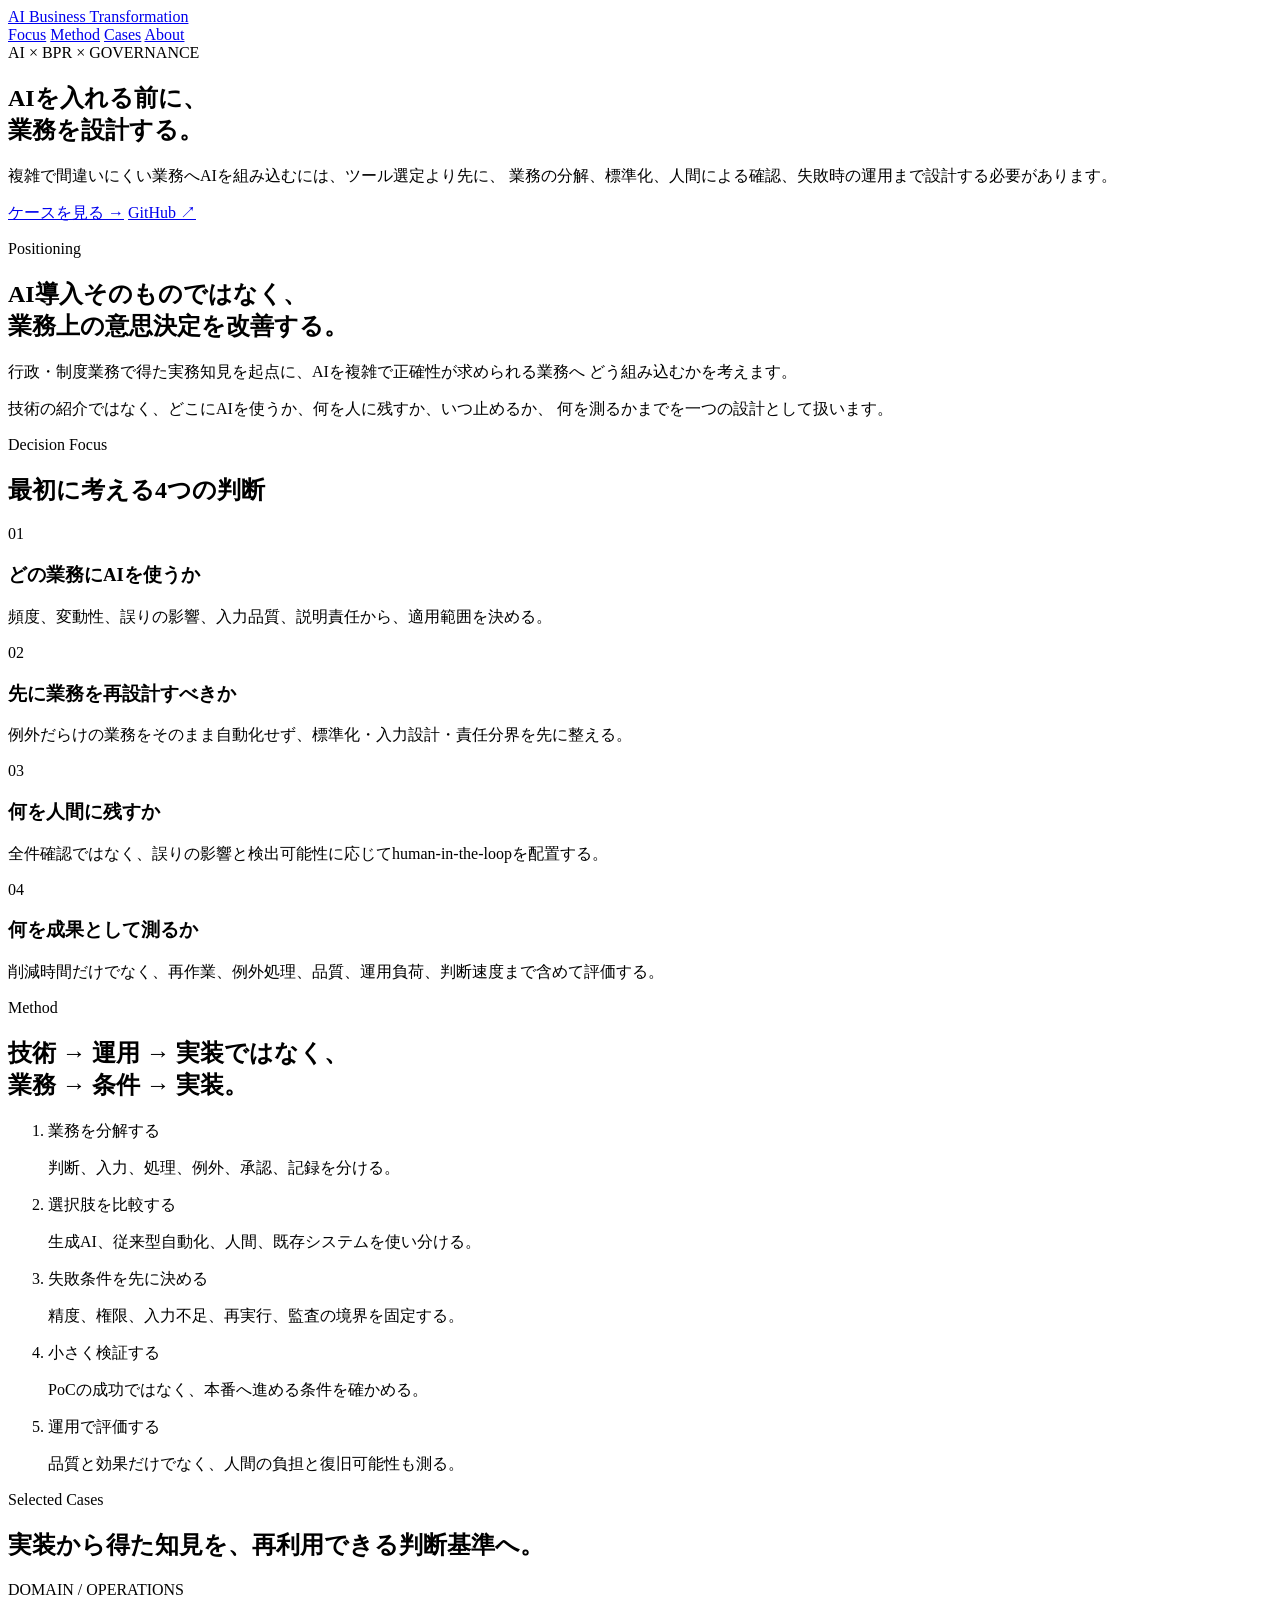
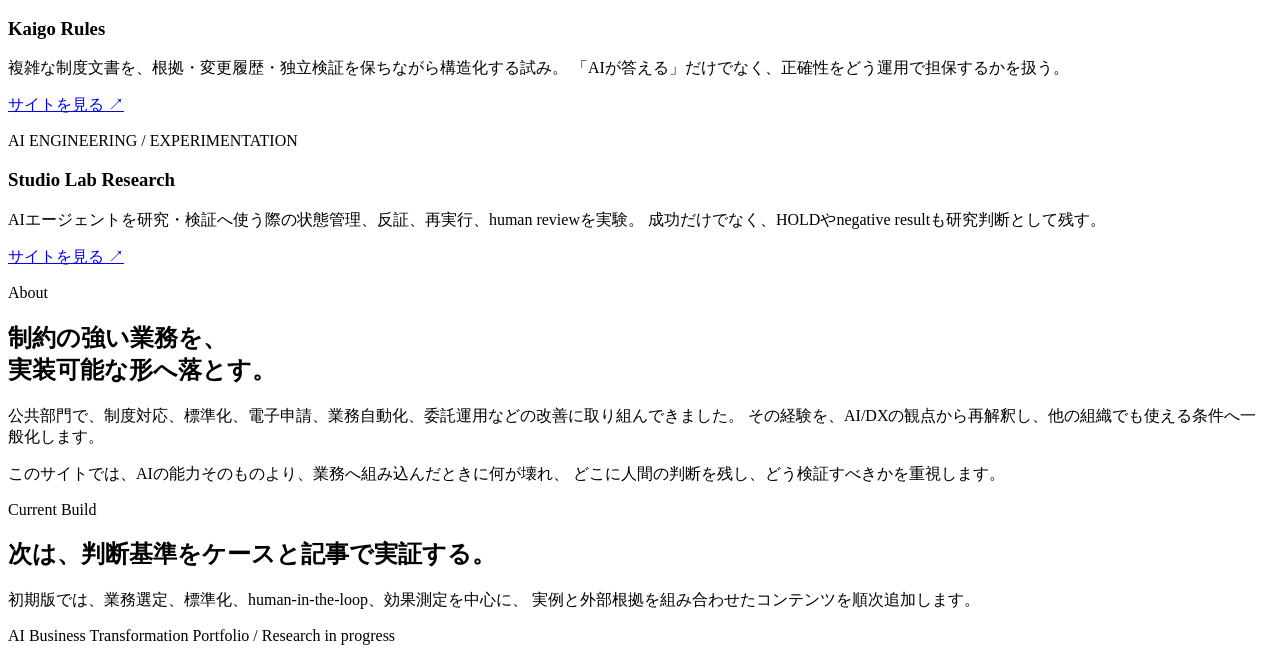
==== index.html @ 983b2ee4 "feat: add initial portfolio homepage" ====
<!doctype html>
<html lang="ja">
<head>
  <meta charset="utf-8">
  <meta name="viewport" content="width=device-width, initial-scale=1">
  <meta name="description" content="複雑な業務にAIをどう組み込み、運用できる形まで設計するかを扱うポートフォリオサイト。">
  <title>AI Business Transformation</title>
  <link rel="stylesheet" href="styles.css">
</head>
<body>
  <header class="site-header">
    <a class="brand" href="#top">AI Business Transformation</a>
    <nav aria-label="主要ナビゲーション">
      <a href="#focus">Focus</a>
      <a href="#method">Method</a>
      <a href="#cases">Cases</a>
      <a href="#about">About</a>
    </nav>
  </header>

  <main id="top">
    <section class="hero">
      <div class="eyebrow">AI × BPR × GOVERNANCE</div>
      <h1>AIを入れる前に、<br>業務を設計する。</h1>
      <p class="lead">
        複雑で間違いにくい業務へAIを組み込むには、ツール選定より先に、
        業務の分解、標準化、人間による確認、失敗時の運用まで設計する必要があります。
      </p>
      <div class="hero-actions">
        <a class="text-link" href="#cases">ケースを見る <span aria-hidden="true">→</span></a>
        <a class="text-link muted" href="https://github.com/Josh-Temple/ai-business-transformation">GitHub <span aria-hidden="true">↗</span></a>
      </div>
      <div class="signal-strip" aria-hidden="true">
        <span class="signal signal-red"></span>
        <span class="signal signal-blue"></span>
        <span class="signal signal-yellow"></span>
      </div>
    </section>

    <section class="intro ruled-section">
      <p class="section-kicker">Positioning</p>
      <div class="split">
        <h2>AI導入そのものではなく、<br>業務上の意思決定を改善する。</h2>
        <div class="body-copy">
          <p>
            行政・制度業務で得た実務知見を起点に、AIを複雑で正確性が求められる業務へ
            どう組み込むかを考えます。
          </p>
          <p>
            技術の紹介ではなく、どこにAIを使うか、何を人に残すか、いつ止めるか、
            何を測るかまでを一つの設計として扱います。
          </p>
        </div>
      </div>
    </section>

    <section id="focus" class="ruled-section">
      <p class="section-kicker">Decision Focus</p>
      <h2>最初に考える4つの判断</h2>

      <div class="decision-list">
        <article class="decision-row">
          <div class="decision-no">01</div>
          <h3>どの業務にAIを使うか</h3>
          <p>頻度、変動性、誤りの影響、入力品質、説明責任から、適用範囲を決める。</p>
        </article>
        <article class="decision-row">
          <div class="decision-no">02</div>
          <h3>先に業務を再設計すべきか</h3>
          <p>例外だらけの業務をそのまま自動化せず、標準化・入力設計・責任分界を先に整える。</p>
        </article>
        <article class="decision-row">
          <div class="decision-no">03</div>
          <h3>何を人間に残すか</h3>
          <p>全件確認ではなく、誤りの影響と検出可能性に応じてhuman-in-the-loopを配置する。</p>
        </article>
        <article class="decision-row">
          <div class="decision-no">04</div>
          <h3>何を成果として測るか</h3>
          <p>削減時間だけでなく、再作業、例外処理、品質、運用負荷、判断速度まで含めて評価する。</p>
        </article>
      </div>
    </section>

    <section id="method" class="ruled-section">
      <p class="section-kicker">Method</p>
      <div class="split">
        <h2>技術 → 運用 → 実装ではなく、<br>業務 → 条件 → 実装。</h2>
        <ol class="method-list">
          <li><span>業務を分解する</span><p>判断、入力、処理、例外、承認、記録を分ける。</p></li>
          <li><span>選択肢を比較する</span><p>生成AI、従来型自動化、人間、既存システムを使い分ける。</p></li>
          <li><span>失敗条件を先に決める</span><p>精度、権限、入力不足、再実行、監査の境界を固定する。</p></li>
          <li><span>小さく検証する</span><p>PoCの成功ではなく、本番へ進める条件を確かめる。</p></li>
          <li><span>運用で評価する</span><p>品質と効果だけでなく、人間の負担と復旧可能性も測る。</p></li>
        </ol>
      </div>
    </section>

    <section id="cases" class="ruled-section">
      <p class="section-kicker">Selected Cases</p>
      <h2>実装から得た知見を、再利用できる判断基準へ。</h2>

      <div class="case-list">
        <article class="case-row">
          <div>
            <p class="case-type">DOMAIN / OPERATIONS</p>
            <h3>Kaigo Rules</h3>
          </div>
          <p>
            複雑な制度文書を、根拠・変更履歴・独立検証を保ちながら構造化する試み。
            「AIが答える」だけでなく、正確性をどう運用で担保するかを扱う。
          </p>
          <a class="text-link" href="https://kaigo-rules.vercel.app/">サイトを見る <span aria-hidden="true">↗</span></a>
        </article>

        <article class="case-row">
          <div>
            <p class="case-type">AI ENGINEERING / EXPERIMENTATION</p>
            <h3>Studio Lab Research</h3>
          </div>
          <p>
            AIエージェントを研究・検証へ使う際の状態管理、反証、再実行、human reviewを実験。
            成功だけでなく、HOLDやnegative resultも研究判断として残す。
          </p>
          <a class="text-link" href="https://josh-temple.github.io/studio-lab-research/">サイトを見る <span aria-hidden="true">↗</span></a>
        </article>
      </div>
    </section>

    <section id="about" class="ruled-section about">
      <p class="section-kicker">About</p>
      <div class="split">
        <h2>制約の強い業務を、<br>実装可能な形へ落とす。</h2>
        <div class="body-copy">
          <p>
            公共部門で、制度対応、標準化、電子申請、業務自動化、委託運用などの改善に取り組んできました。
            その経験を、AI/DXの観点から再解釈し、他の組織でも使える条件へ一般化します。
          </p>
          <p>
            このサイトでは、AIの能力そのものより、業務へ組み込んだときに何が壊れ、
            どこに人間の判断を残し、どう検証すべきかを重視します。
          </p>
        </div>
      </div>
    </section>

    <section class="closing">
      <p class="section-kicker">Current Build</p>
      <h2>次は、判断基準をケースと記事で実証する。</h2>
      <p>
        初期版では、業務選定、標準化、human-in-the-loop、効果測定を中心に、
        実例と外部根拠を組み合わせたコンテンツを順次追加します。
      </p>
    </section>
  </main>

  <footer>
    <span>AI Business Transformation</span>
    <span>Portfolio / Research in progress</span>
  </footer>
</body>
</html>
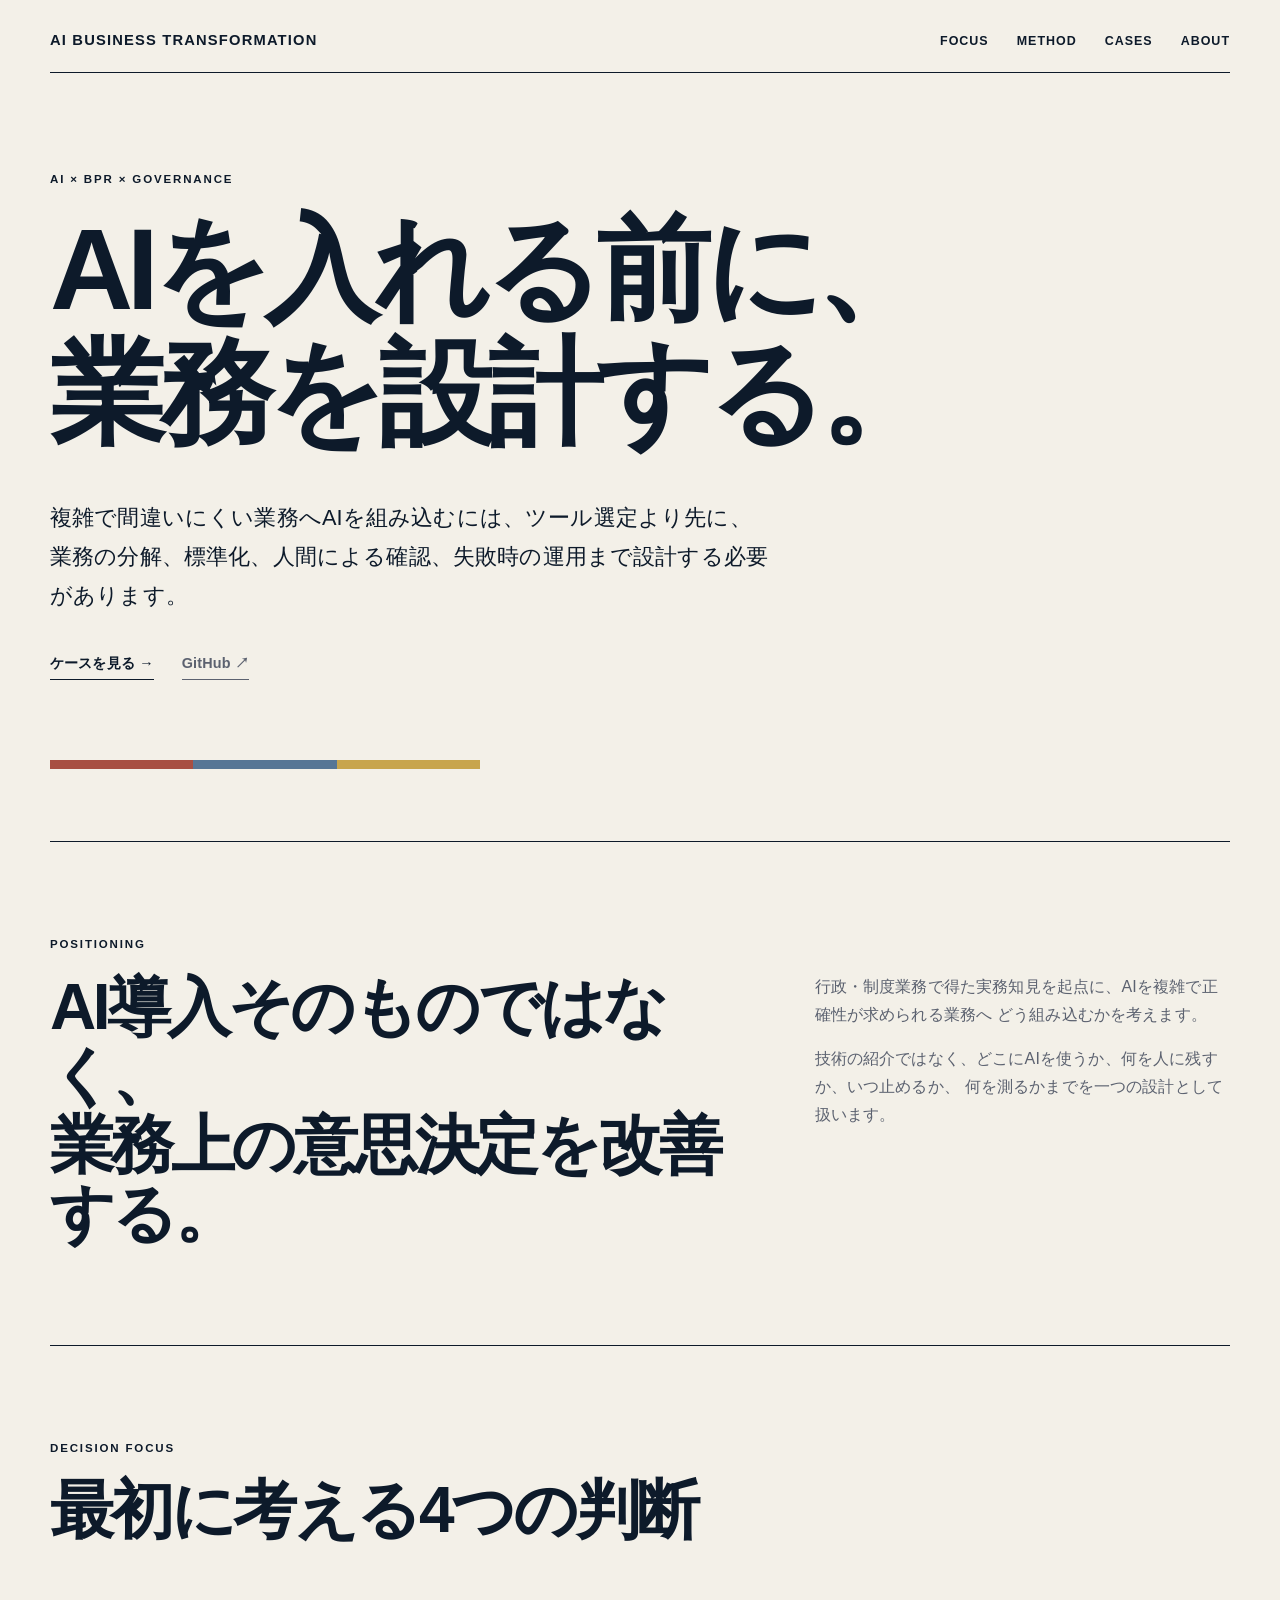
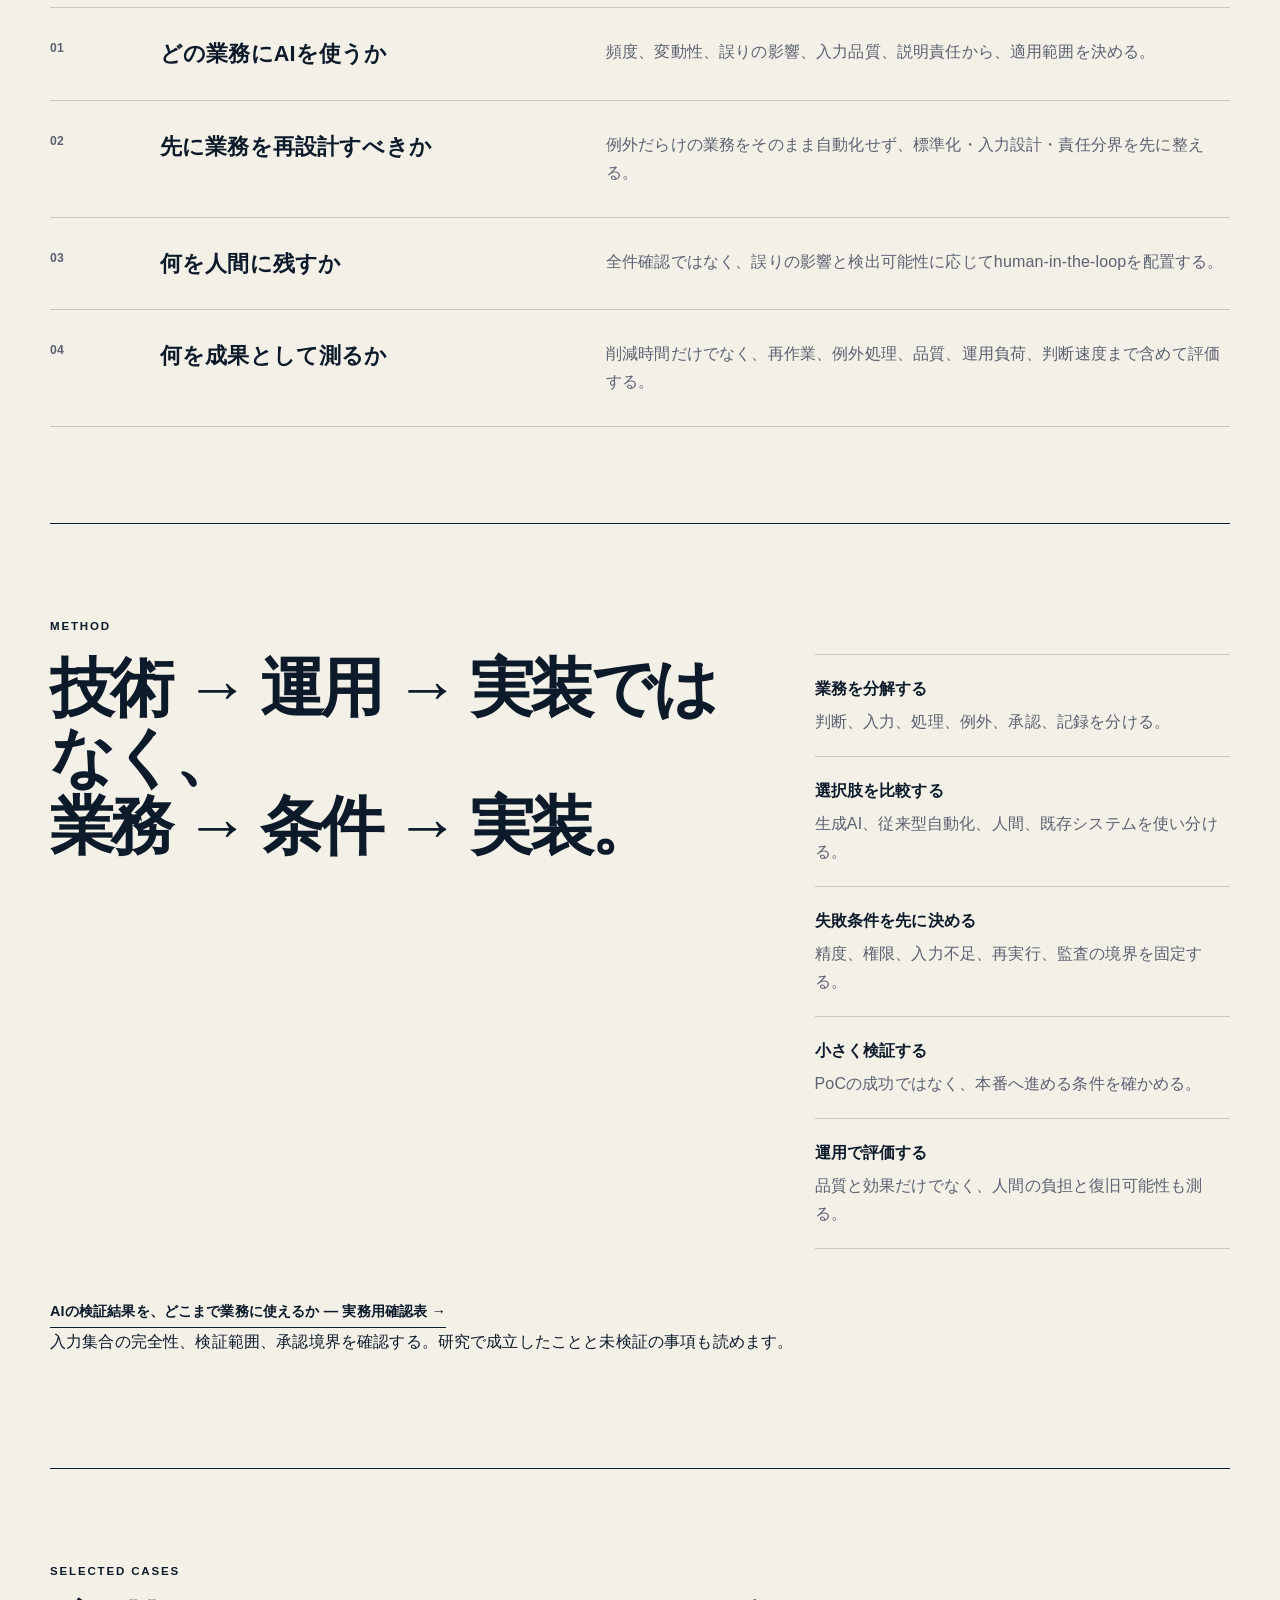
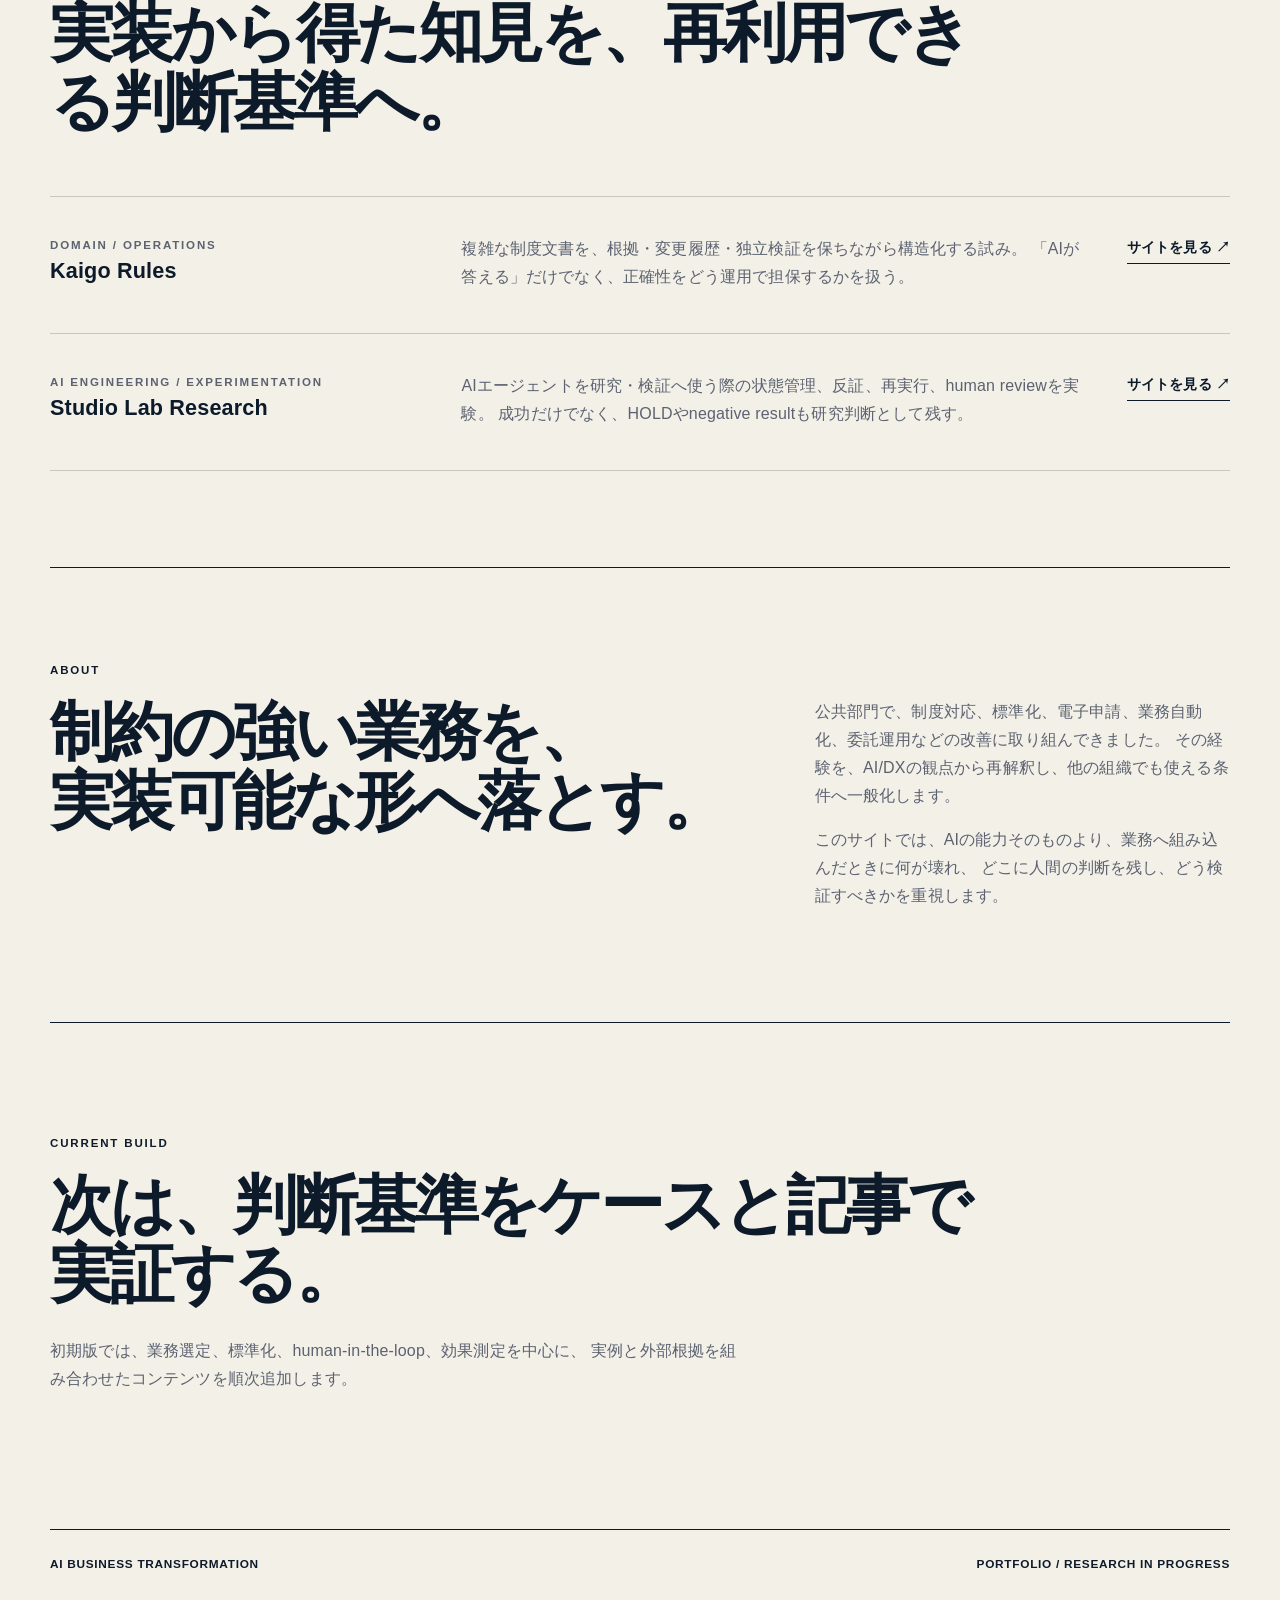
==== commit 2493ab0e: "Add bounded research evidence review checklist" ====
--- a/index.html
+++ b/index.html
@@ -94,6 +94,7 @@
           <li><span>運用で評価する</span><p>品質と効果だけでなく、人間の負担と復旧可能性も測る。</p></li>
         </ol>
       </div>
+      <p class="method-resource"><a class="text-link" href="methods/evidence-to-operation.html">AIの検証結果を、どこまで業務に使えるか — 実務用確認表 <span aria-hidden="true">→</span></a><br>入力集合の完全性、検証範囲、承認境界を確認する。研究で成立したことと未検証の事項も読めます。</p>
     </section>
 
     <section id="cases" class="ruled-section">
--- a/styles.css
+++ b/styles.css
@@ -0,0 +1,251 @@
+:root {
+  --paper: #f3f0e8;
+  --ink: #0d1a2a;
+  --muted: #5c6270;
+  --line: #c9c6bd;
+  --red: #a84f42;
+  --blue: #577695;
+  --yellow: #c8a54d;
+  --max: 1180px;
+}
+* { box-sizing: border-box; }
+html { scroll-behavior: smooth; }
+body {
+  margin: 0;
+  background: var(--paper);
+  color: var(--ink);
+  font-family: Inter, "Noto Sans JP", "Hiragino Kaku Gothic ProN", "Yu Gothic", sans-serif;
+  line-height: 1.75;
+  letter-spacing: 0.01em;
+}
+a { color: inherit; }
+a:focus-visible, input:focus-visible { outline: 3px solid var(--blue); outline-offset: 5px; }
+.method-resource { margin-top: 48px; max-width: 760px; }
+.method-page { max-width: 900px; }
+.method-intro { padding: 80px 0; }
+.method-intro h1 { font-size: clamp(2.4rem, 6vw, 5rem); line-height: 1.2; letter-spacing: -0.04em; }
+.method-page section h2 { font-size: clamp(1.8rem, 4vw, 3rem); line-height: 1.3; }
+.method-page p, .method-page li { overflow-wrap: anywhere; }
+.evidence-note { border-left: 3px solid var(--blue); padding-left: 20px; margin: 32px 0; }
+.review-list { border-top: 1px solid var(--line); margin-top: 32px; }
+.review-list label { display: block; padding: 24px 0; border-bottom: 1px solid var(--line); cursor: pointer; }
+.review-list input { width: 20px; height: 20px; accent-color: var(--blue); vertical-align: middle; }
+.review-list span { display: block; margin: 10px 0 0 30px; color: var(--muted); }
+.record-lines { margin-top: 32px; }
+.evidence-entry { border-bottom: 1px solid var(--line); padding: 24px 0; }
+@media print {
+  body { background: white; color: black; }
+  .site-header nav, footer, .method-resource { display: none; }
+  main, .method-page { width: 100%; max-width: none; }
+  .method-intro, .ruled-section { padding: 24px 0; }
+  .method-intro h1 { font-size: 26pt; }
+  .method-page section h2 { font-size: 20pt; }
+  .review-list label, .evidence-entry { break-inside: avoid; }
+  .record-lines p { white-space: normal; }
+}
+.site-header {
+  width: min(calc(100% - 40px), var(--max));
+  margin: 0 auto;
+  padding: 28px 0 18px;
+  display: flex;
+  align-items: baseline;
+  justify-content: space-between;
+  border-bottom: 1px solid var(--ink);
+}
+.brand {
+  font-size: 0.92rem;
+  font-weight: 800;
+  letter-spacing: 0.08em;
+  text-decoration: none;
+  text-transform: uppercase;
+}
+nav { display: flex; gap: 28px; }
+nav a {
+  font-size: 0.78rem;
+  font-weight: 700;
+  letter-spacing: 0.08em;
+  text-decoration: none;
+  text-transform: uppercase;
+}
+main, footer {
+  width: min(calc(100% - 40px), var(--max));
+  margin: 0 auto;
+}
+.hero {
+  min-height: 78vh;
+  display: flex;
+  flex-direction: column;
+  justify-content: center;
+  padding: 96px 0 72px;
+}
+.eyebrow, .section-kicker, .case-type {
+  margin: 0 0 18px;
+  font-size: 0.72rem;
+  font-weight: 800;
+  letter-spacing: 0.16em;
+  text-transform: uppercase;
+}
+.hero h1, section h2 {
+  margin: 0;
+  font-weight: 800;
+  letter-spacing: -0.055em;
+  line-height: 1.08;
+}
+.hero h1 {
+  max-width: 920px;
+  font-size: clamp(3.2rem, 9vw, 8.8rem);
+}
+.lead {
+  max-width: 730px;
+  margin: 42px 0 0;
+  font-size: clamp(1.05rem, 1.7vw, 1.42rem);
+  line-height: 1.8;
+}
+.hero-actions {
+  display: flex;
+  flex-wrap: wrap;
+  gap: 28px;
+  margin-top: 36px;
+}
+.text-link {
+  display: inline-block;
+  font-size: 0.9rem;
+  font-weight: 800;
+  text-decoration: none;
+  border-bottom: 1px solid var(--ink);
+  padding-bottom: 3px;
+}
+.text-link.muted {
+  color: var(--muted);
+  border-color: var(--muted);
+}
+.signal-strip {
+  display: flex;
+  width: min(430px, 100%);
+  height: 9px;
+  margin-top: 80px;
+}
+.signal { display: block; flex: 1; }
+.signal-red { background: var(--red); }
+.signal-blue { background: var(--blue); }
+.signal-yellow { background: var(--yellow); }
+.ruled-section {
+  padding: 92px 0 96px;
+  border-top: 1px solid var(--ink);
+}
+section h2 {
+  max-width: 930px;
+  font-size: clamp(2.1rem, 5vw, 5.2rem);
+}
+.split {
+  display: grid;
+  grid-template-columns: minmax(0, 1.25fr) minmax(280px, 0.75fr);
+  gap: 72px;
+  align-items: start;
+}
+.body-copy {
+  max-width: 540px;
+  color: var(--muted);
+  font-size: 1rem;
+}
+.body-copy p:first-child { margin-top: 0; }
+.decision-list {
+  margin-top: 62px;
+  border-top: 1px solid var(--line);
+}
+.decision-row {
+  display: grid;
+  grid-template-columns: 80px minmax(220px, 0.8fr) minmax(280px, 1.2fr);
+  gap: 30px;
+  padding: 30px 0;
+  border-bottom: 1px solid var(--line);
+}
+.decision-no {
+  font-size: 0.76rem;
+  font-weight: 800;
+  color: var(--muted);
+}
+.decision-row h3, .case-row h3 {
+  margin: 0;
+  font-size: 1.35rem;
+  line-height: 1.45;
+}
+.decision-row p, .case-row p {
+  margin: 0;
+  color: var(--muted);
+}
+.method-list {
+  margin: 0;
+  padding: 0;
+  list-style: none;
+  border-top: 1px solid var(--line);
+}
+.method-list li {
+  padding: 20px 0;
+  border-bottom: 1px solid var(--line);
+}
+.method-list span {
+  display: block;
+  margin-bottom: 5px;
+  font-weight: 800;
+}
+.method-list p {
+  margin: 0;
+  color: var(--muted);
+}
+.case-list {
+  margin-top: 58px;
+  border-top: 1px solid var(--line);
+}
+.case-row {
+  display: grid;
+  grid-template-columns: minmax(220px, 0.8fr) minmax(320px, 1.35fr) auto;
+  gap: 42px;
+  align-items: start;
+  padding: 38px 0 42px;
+  border-bottom: 1px solid var(--line);
+}
+.case-type {
+  margin-bottom: 10px;
+  color: var(--muted);
+}
+.closing {
+  padding: 110px 0 120px;
+  border-top: 1px solid var(--ink);
+}
+.closing p:last-child {
+  max-width: 690px;
+  margin-top: 28px;
+  color: var(--muted);
+}
+footer {
+  display: flex;
+  justify-content: space-between;
+  gap: 24px;
+  padding: 24px 0 40px;
+  border-top: 1px solid var(--ink);
+  font-size: 0.74rem;
+  font-weight: 700;
+  letter-spacing: 0.06em;
+  text-transform: uppercase;
+}
+@media (max-width: 820px) {
+  .site-header { align-items: flex-start; gap: 20px; }
+  nav { gap: 14px; flex-wrap: wrap; justify-content: flex-end; }
+  .hero { min-height: auto; padding: 84px 0 70px; }
+  .split, .decision-row, .case-row { grid-template-columns: 1fr; gap: 18px; }
+  .split { gap: 38px; }
+  .decision-no { margin-bottom: -8px; }
+  .case-row .text-link { justify-self: start; }
+}
+@media (max-width: 560px) {
+  .site-header, main, footer { width: min(calc(100% - 28px), var(--max)); }
+  .site-header { display: block; padding-top: 20px; }
+  nav { margin-top: 16px; justify-content: flex-start; }
+  nav a { font-size: 0.7rem; }
+  .hero h1 { font-size: clamp(3rem, 17vw, 5.8rem); }
+  .ruled-section { padding: 70px 0 74px; }
+  section h2 { font-size: clamp(2rem, 11vw, 3.8rem); }
+  footer { display: block; }
+  footer span { display: block; margin-bottom: 8px; }
+}
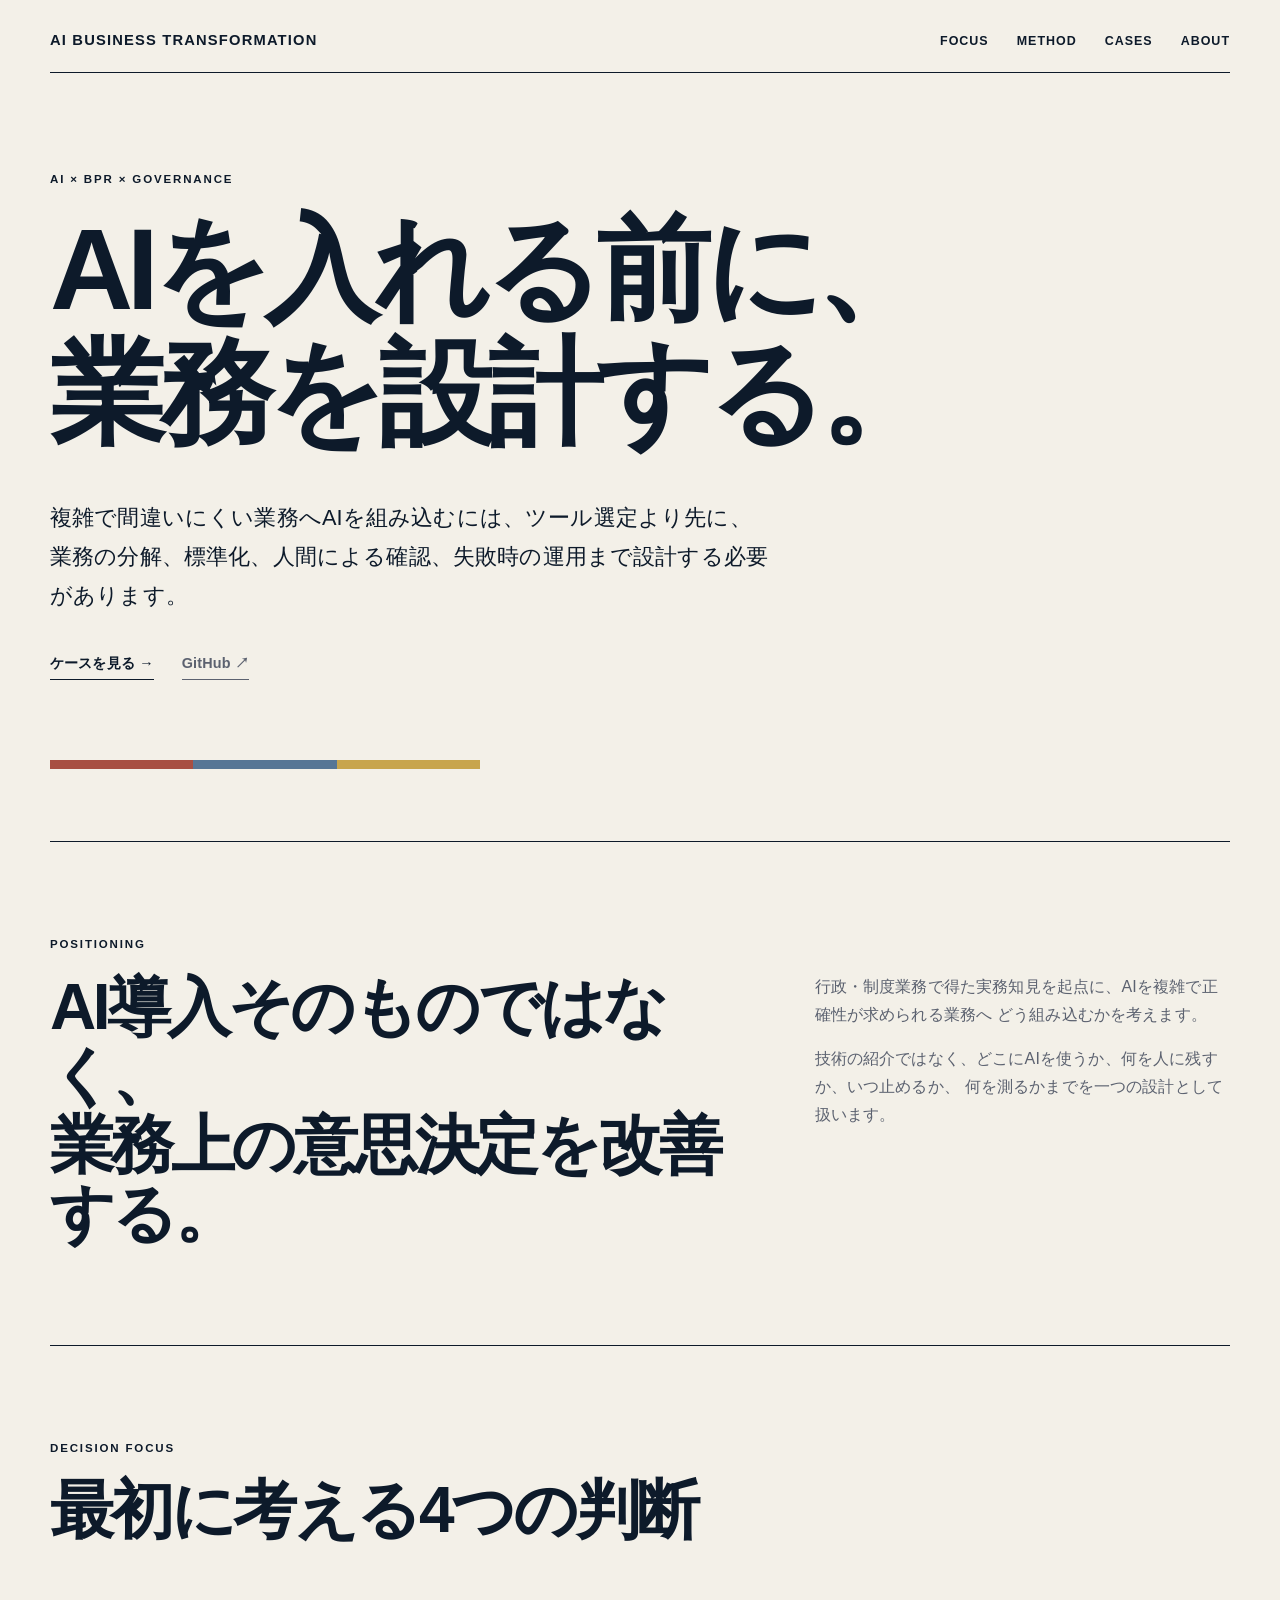
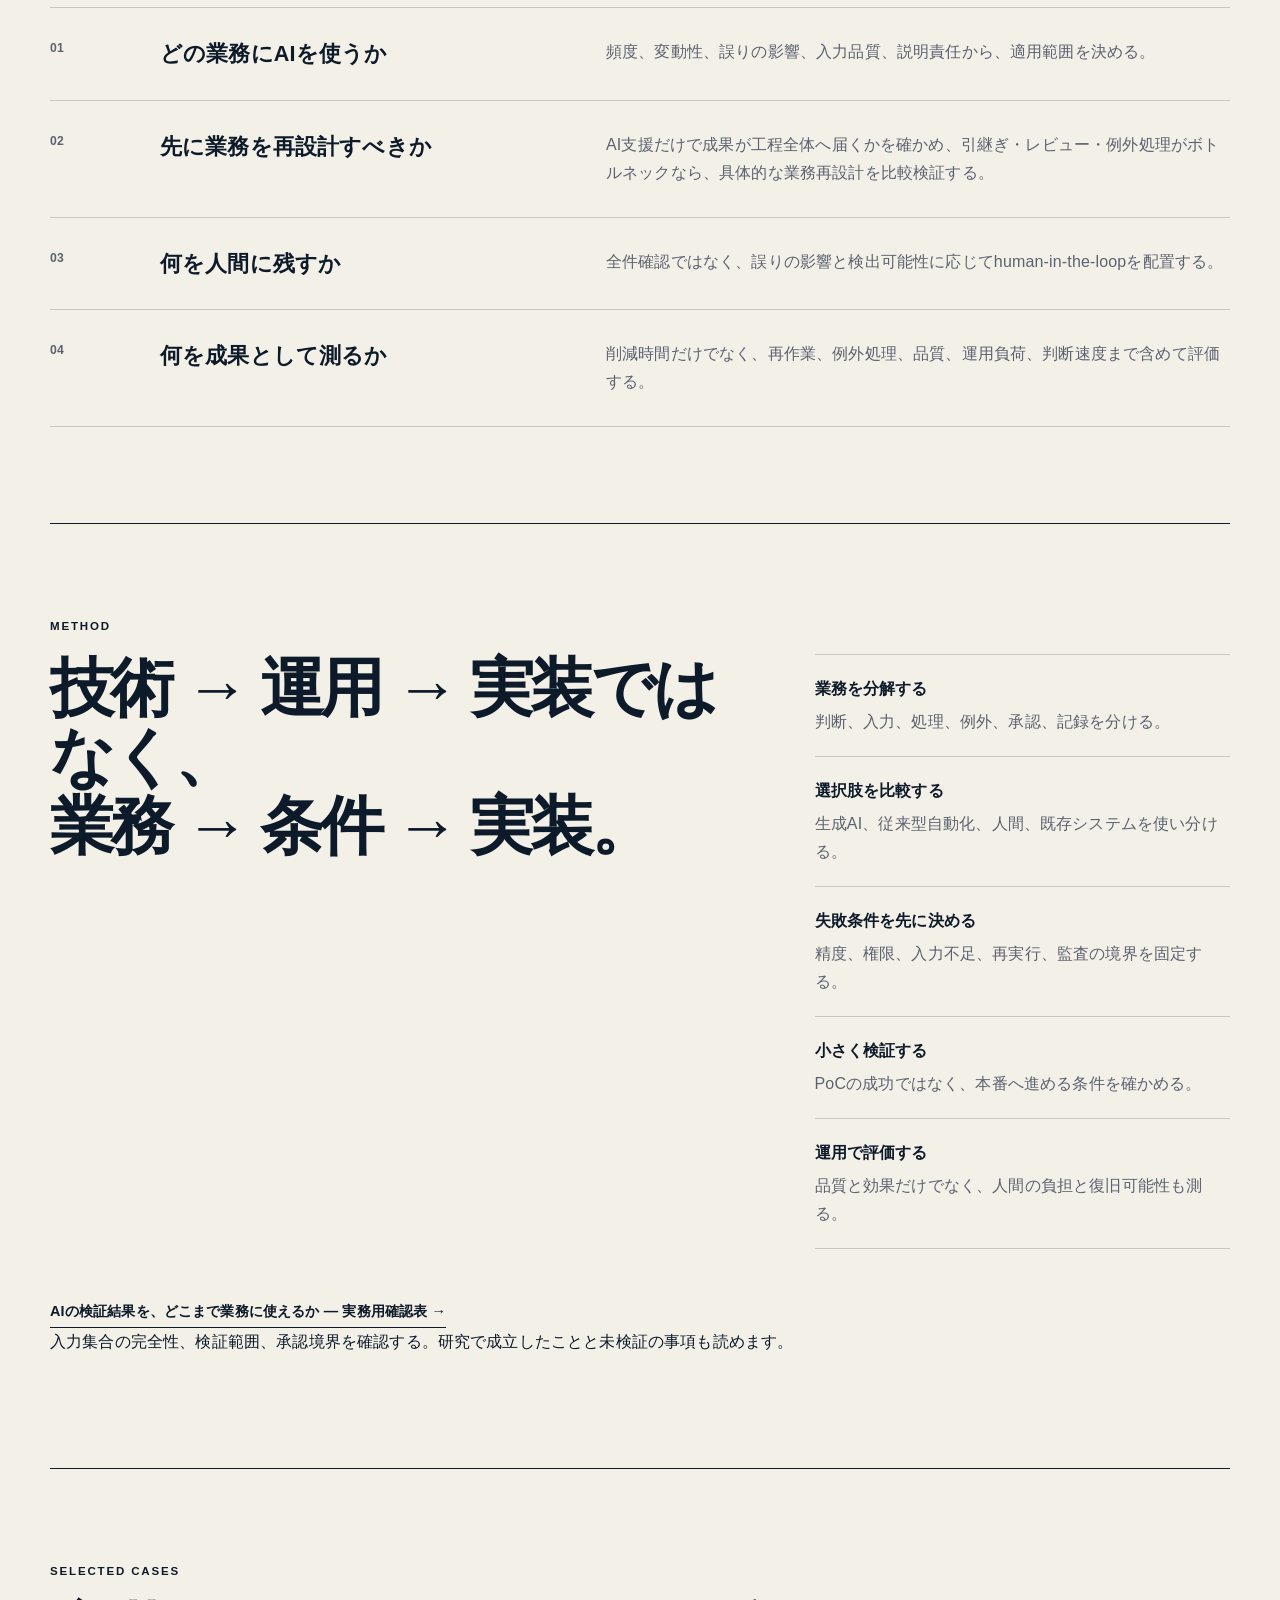
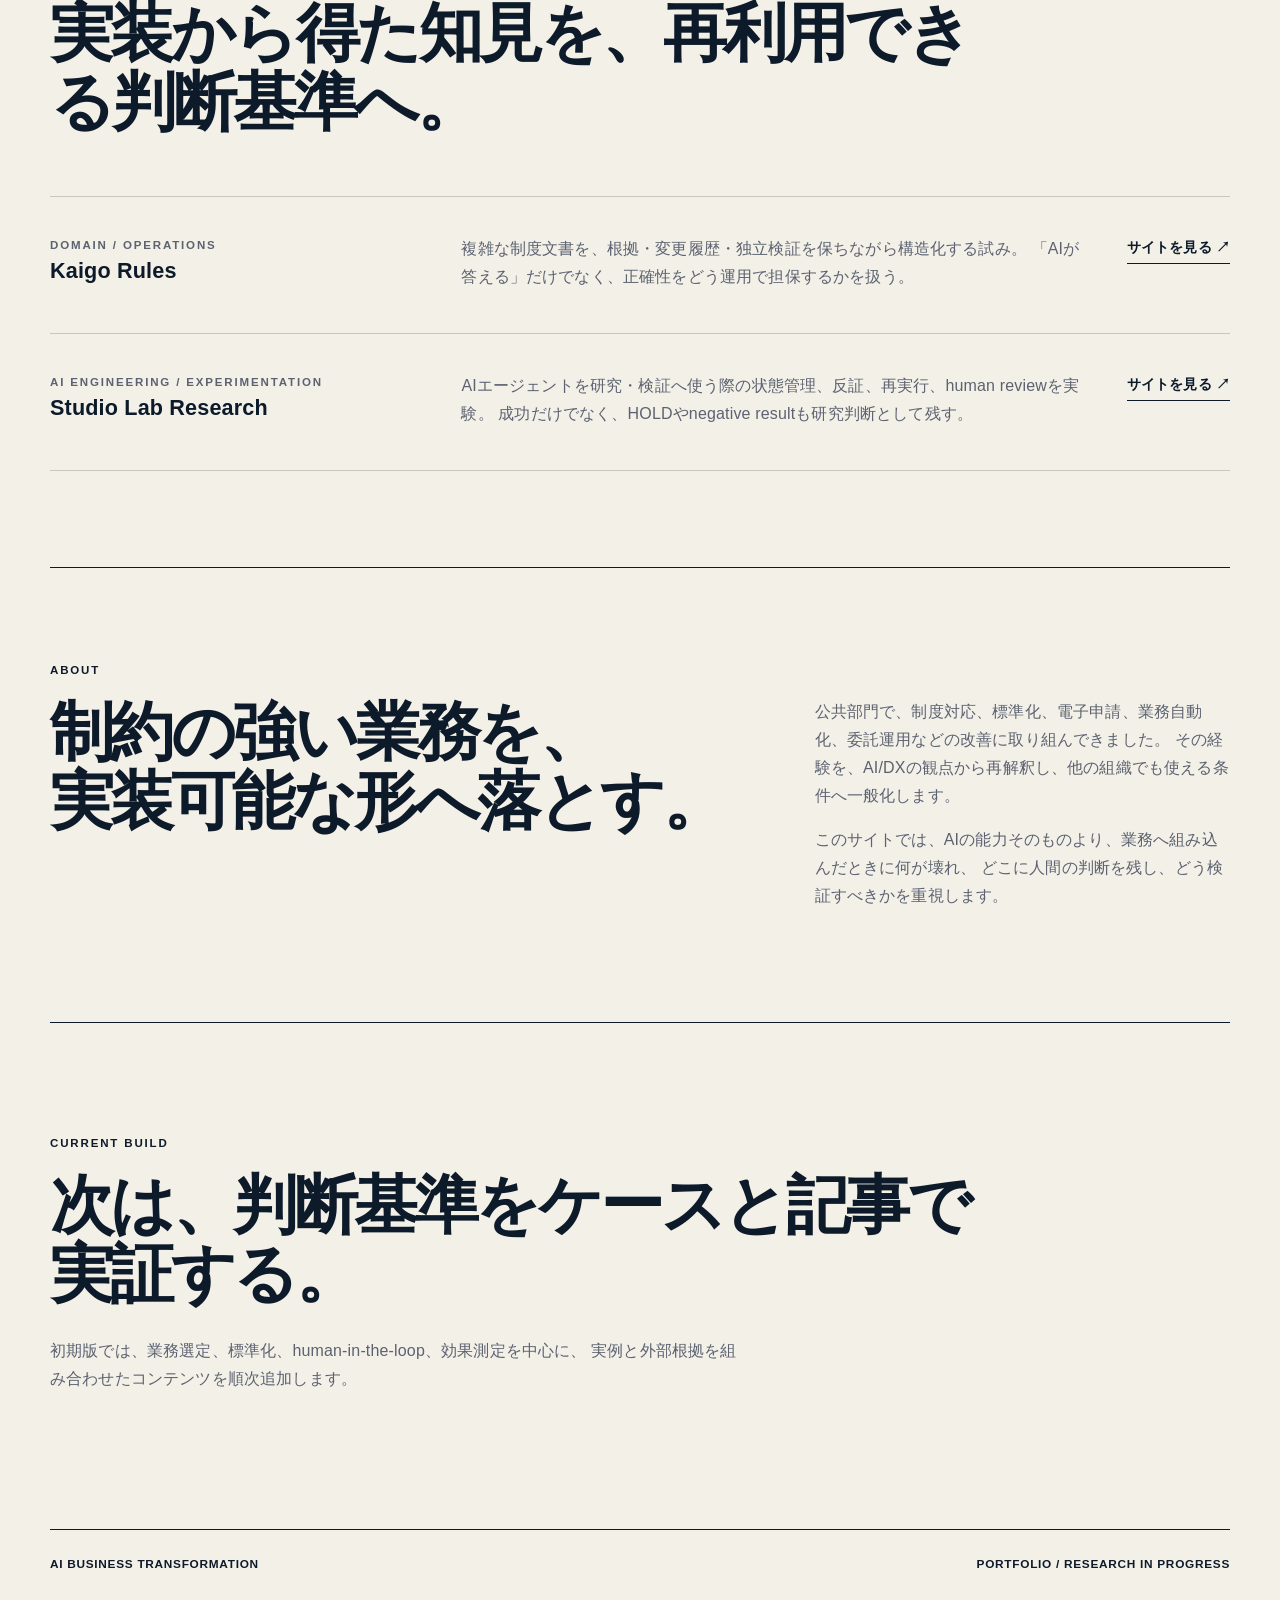
==== commit b918bc29: "Align workflow redesign copy with Q028 evidence" ====
--- a/index.html
+++ b/index.html
@@ -67,7 +67,7 @@
         <article class="decision-row">
           <div class="decision-no">02</div>
           <h3>先に業務を再設計すべきか</h3>
-          <p>例外だらけの業務をそのまま自動化せず、標準化・入力設計・責任分界を先に整える。</p>
+          <p>AI支援だけで成果が工程全体へ届くかを確かめ、引継ぎ・レビュー・例外処理がボトルネックなら、具体的な業務再設計を比較検証する。</p>
         </article>
         <article class="decision-row">
           <div class="decision-no">03</div>
--- a/styles.css
+++ b/styles.css
@@ -33,16 +33,7 @@
 .review-list span { display: block; margin: 10px 0 0 30px; color: var(--muted); }
 .record-lines { margin-top: 32px; }
 .evidence-entry { border-bottom: 1px solid var(--line); padding: 24px 0; }
-@media print {
-  body { background: white; color: black; }
-  .site-header nav, footer, .method-resource { display: none; }
-  main, .method-page { width: 100%; max-width: none; }
-  .method-intro, .ruled-section { padding: 24px 0; }
-  .method-intro h1 { font-size: 26pt; }
-  .method-page section h2 { font-size: 20pt; }
-  .review-list label, .evidence-entry { break-inside: avoid; }
-  .record-lines p { white-space: normal; }
-}
+
 .site-header {
   width: min(calc(100% - 40px), var(--max));
   margin: 0 auto;
@@ -249,3 +240,14 @@
   footer { display: block; }
   footer span { display: block; margin-bottom: 8px; }
 }
+
+@media print {
+  body { background: white; color: black; }
+  .site-header nav, footer, .method-resource { display: none; }
+  main, .method-page { width: 100%; max-width: none; }
+  .method-intro, .ruled-section { padding: 24px 0; }
+  .method-intro h1 { font-size: 26pt; }
+  .method-page section h2 { font-size: 20pt; }
+  .review-list label, .evidence-entry { break-inside: avoid; }
+  .record-lines p { white-space: normal; }
+}
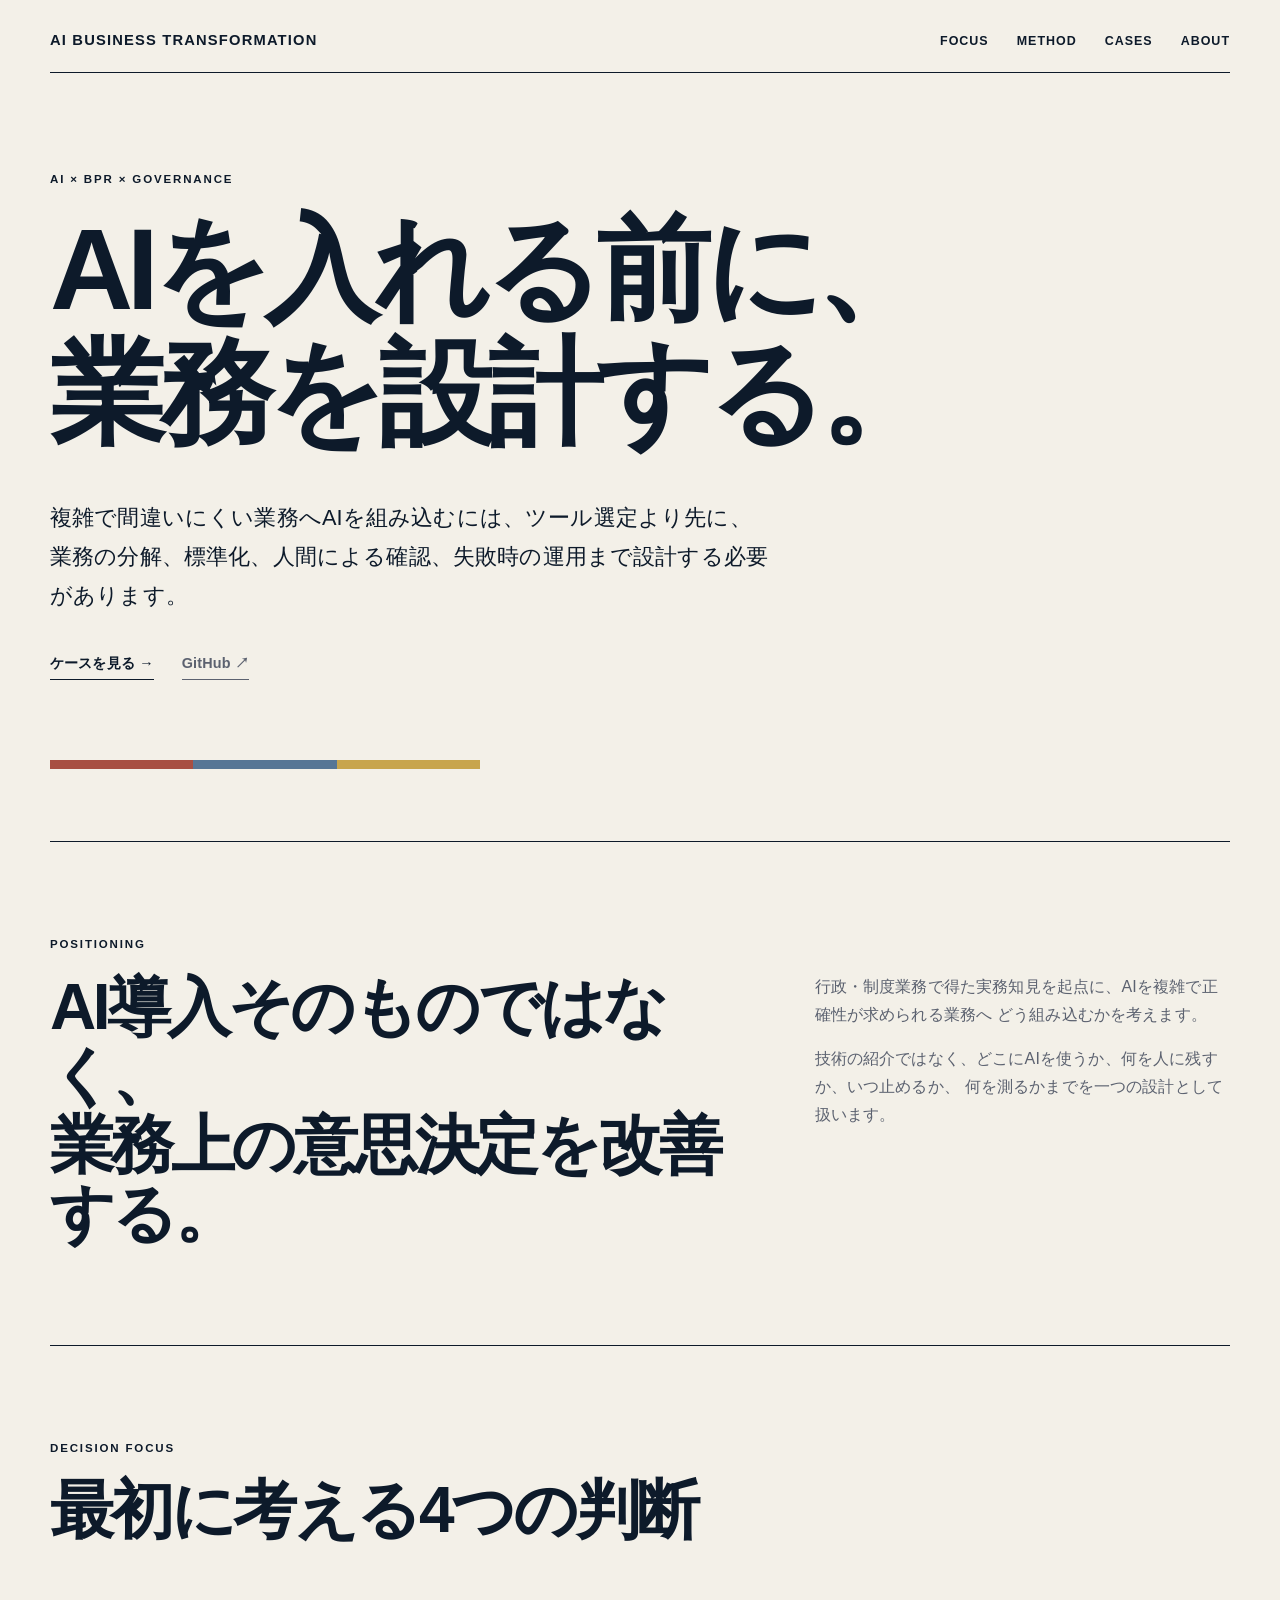
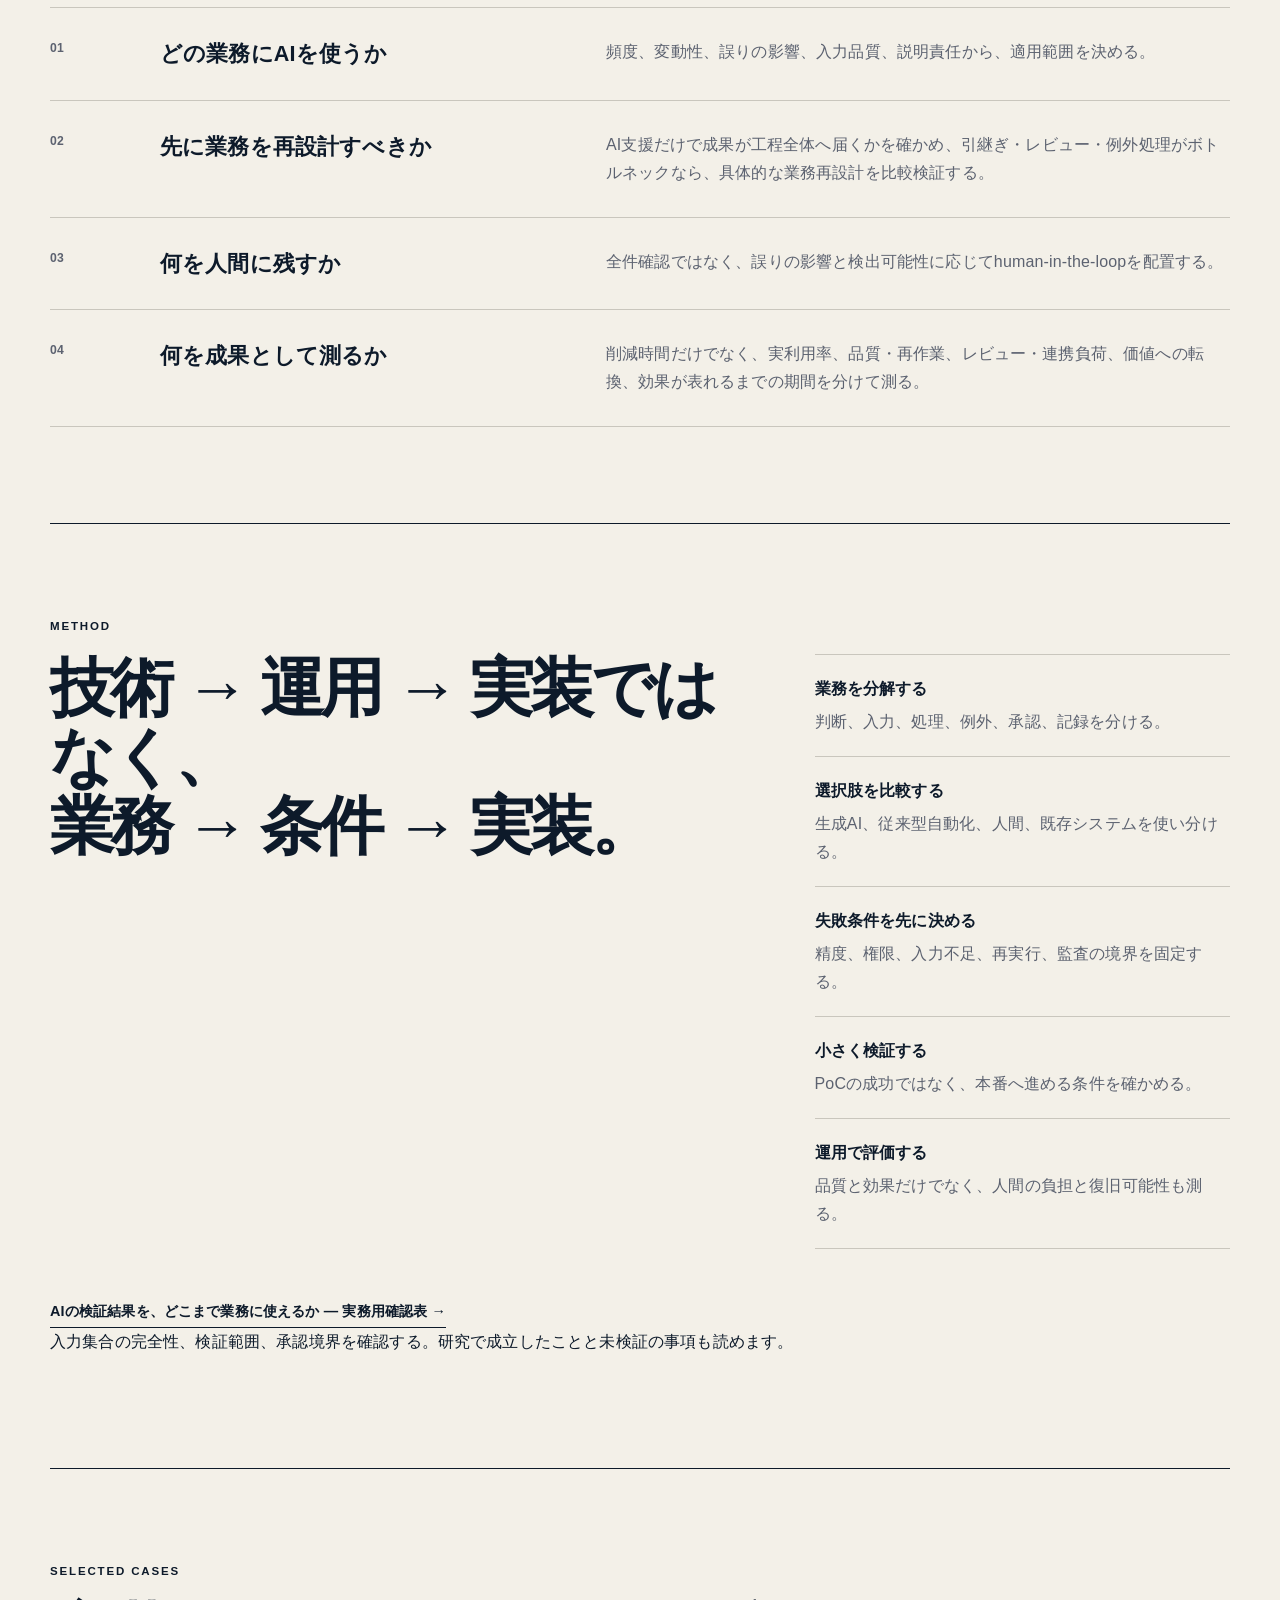
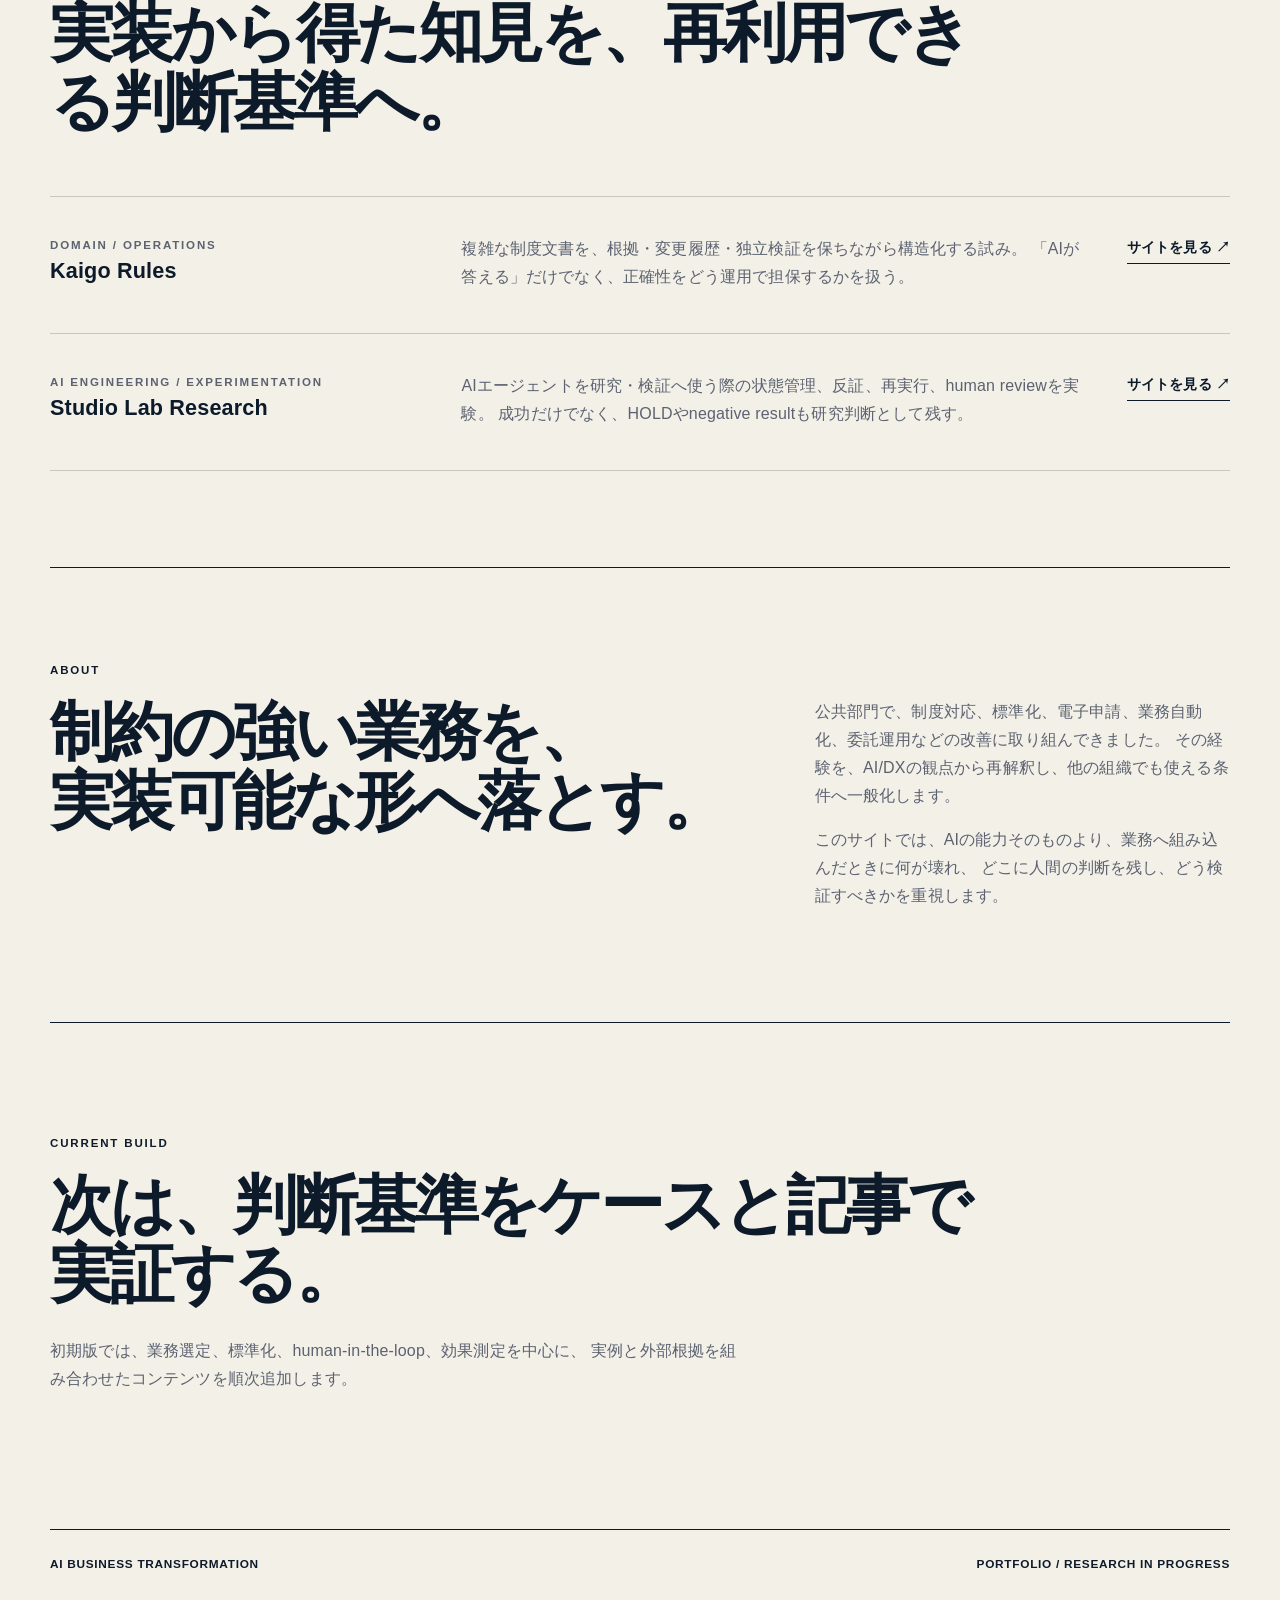
==== commit f5dbff63: "Refine AI outcome measurement dimensions" ====
--- a/index.html
+++ b/index.html
@@ -77,7 +77,7 @@
         <article class="decision-row">
           <div class="decision-no">04</div>
           <h3>何を成果として測るか</h3>
-          <p>削減時間だけでなく、再作業、例外処理、品質、運用負荷、判断速度まで含めて評価する。</p>
+          <p>削減時間だけでなく、実利用率、品質・再作業、レビュー・連携負荷、価値への転換、効果が表れるまでの期間を分けて測る。</p>
         </article>
       </div>
     </section>
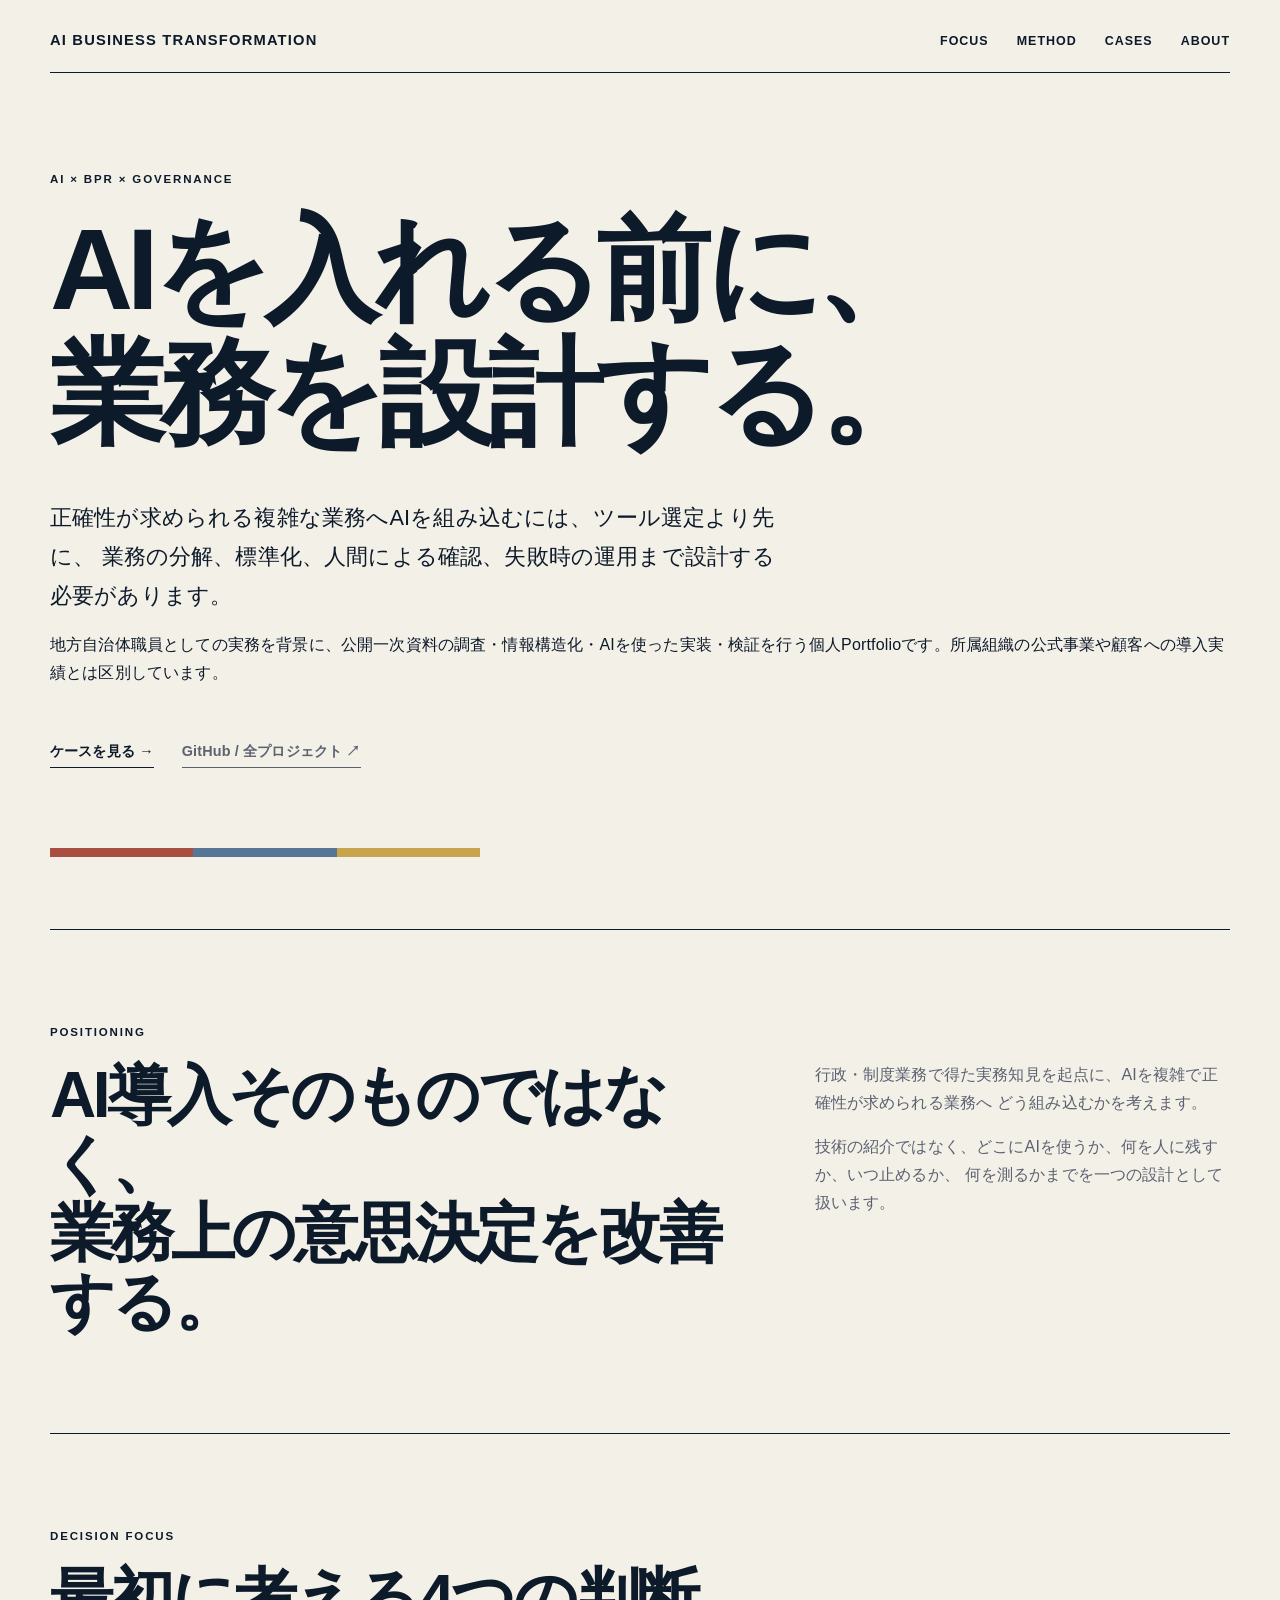
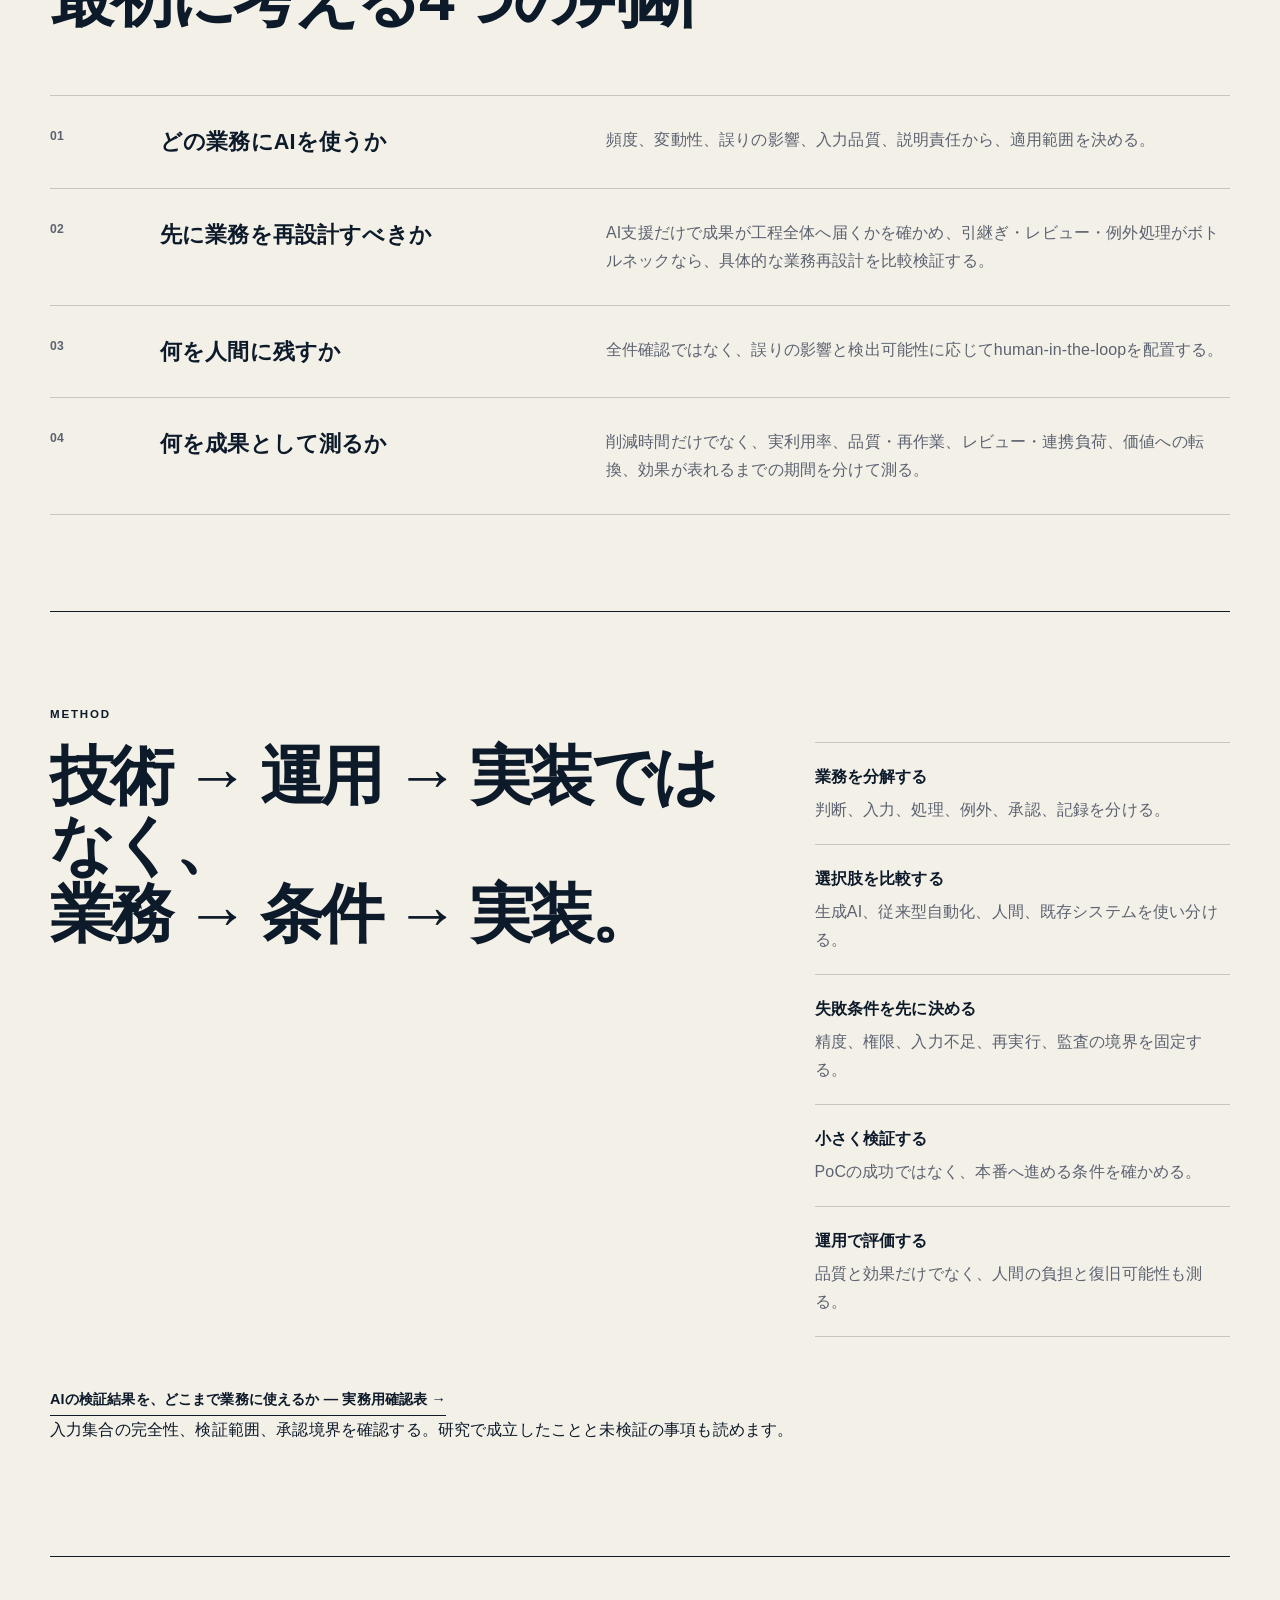
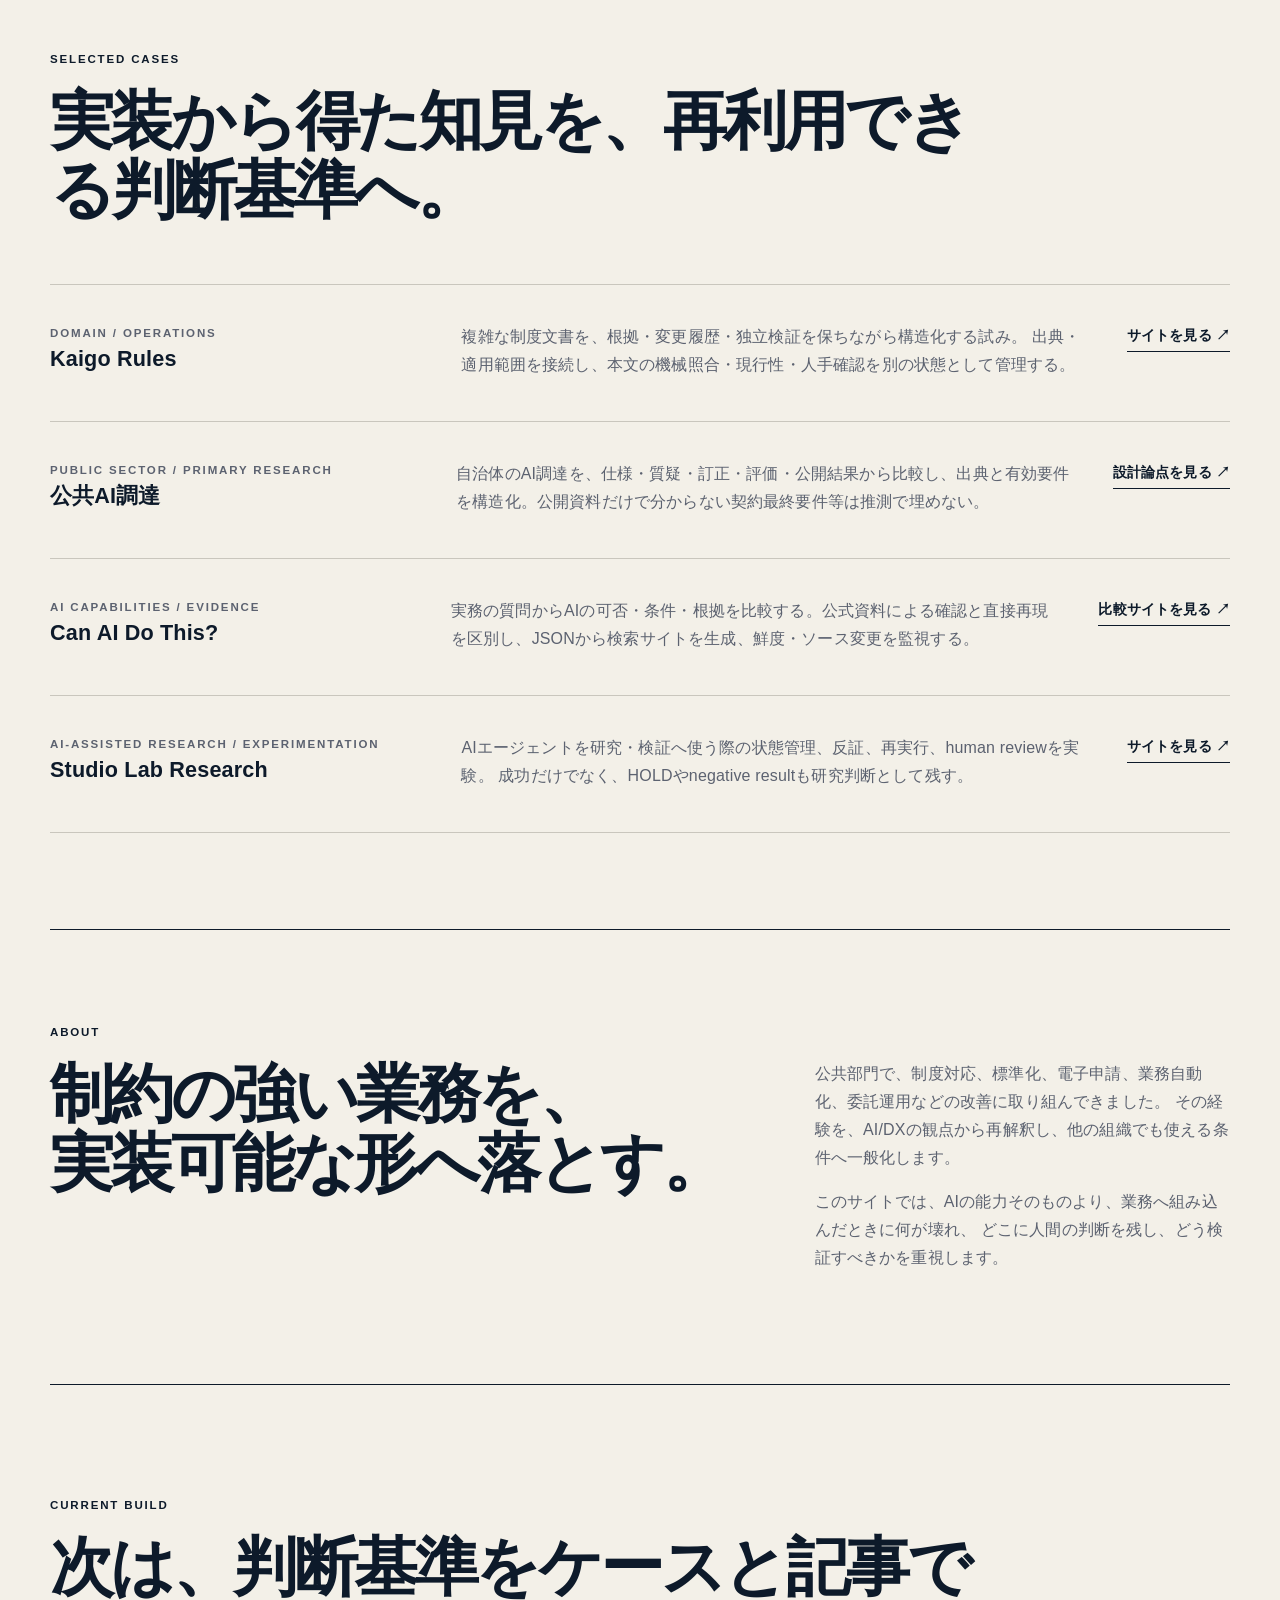
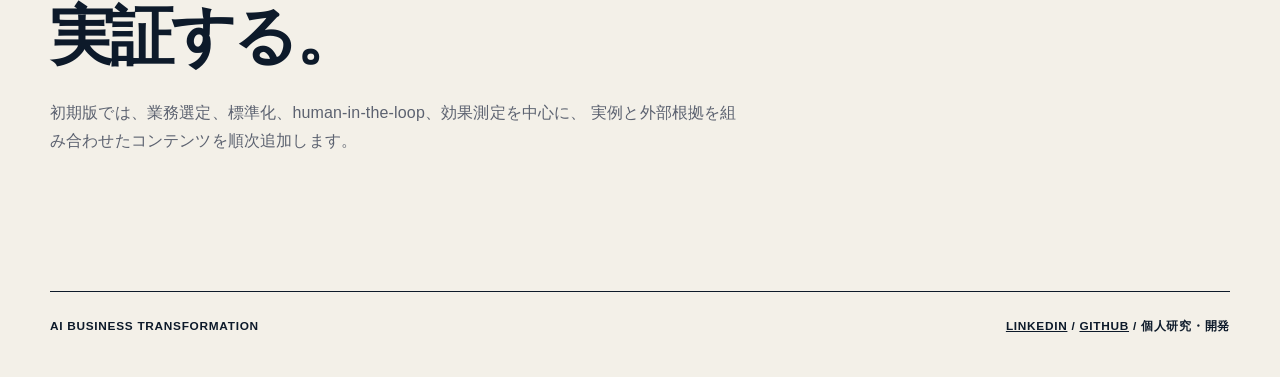
==== commit 672cf6b2: "docs: connect public portfolio cases to professional evidence" ====
--- a/index.html
+++ b/index.html
@@ -23,12 +23,13 @@
       <div class="eyebrow">AI × BPR × GOVERNANCE</div>
       <h1>AIを入れる前に、<br>業務を設計する。</h1>
       <p class="lead">
-        複雑で間違いにくい業務へAIを組み込むには、ツール選定より先に、
+        正確性が求められる複雑な業務へAIを組み込むには、ツール選定より先に、
         業務の分解、標準化、人間による確認、失敗時の運用まで設計する必要があります。
       </p>
+      <p>地方自治体職員としての実務を背景に、公開一次資料の調査・情報構造化・AIを使った実装・検証を行う個人Portfolioです。所属組織の公式事業や顧客への導入実績とは区別しています。</p>
       <div class="hero-actions">
         <a class="text-link" href="#cases">ケースを見る <span aria-hidden="true">→</span></a>
-        <a class="text-link muted" href="https://github.com/Josh-Temple/ai-business-transformation">GitHub <span aria-hidden="true">↗</span></a>
+        <a class="text-link muted" href="https://github.com/Josh-Temple">GitHub / 全プロジェクト <span aria-hidden="true">↗</span></a>
       </div>
       <div class="signal-strip" aria-hidden="true">
         <span class="signal signal-red"></span>
@@ -109,14 +110,25 @@
           </div>
           <p>
             複雑な制度文書を、根拠・変更履歴・独立検証を保ちながら構造化する試み。
-            「AIが答える」だけでなく、正確性をどう運用で担保するかを扱う。
+            出典・適用範囲を接続し、本文の機械照合・現行性・人手確認を別の状態として管理する。
           </p>
-          <a class="text-link" href="https://kaigo-rules.vercel.app/">サイトを見る <span aria-hidden="true">↗</span></a>
+          <a class="text-link" href="https://kaigo-rules.vercel.app/databases">サイトを見る <span aria-hidden="true">↗</span></a>
+        </article>
+
+        <article class="case-row">
+          <div><p class="case-type">PUBLIC SECTOR / PRIMARY RESEARCH</p><h3>公共AI調達</h3></div>
+          <p>自治体のAI調達を、仕様・質疑・訂正・評価・公開結果から比較し、出典と有効要件を構造化。公開資料だけで分からない契約最終要件等は推測で埋めない。</p>
+          <a class="text-link" href="https://josh-temple.github.io/public-sector-ai-procurement-japan/insights.html">設計論点を見る <span aria-hidden="true">↗</span></a>
+        </article>
+        <article class="case-row">
+          <div><p class="case-type">AI CAPABILITIES / EVIDENCE</p><h3>Can AI Do This?</h3></div>
+          <p>実務の質問からAIの可否・条件・根拠を比較する。公式資料による確認と直接再現を区別し、JSONから検索サイトを生成、鮮度・ソース変更を監視する。</p>
+          <a class="text-link" href="https://josh-temple.github.io/can-ai-do-this/">比較サイトを見る <span aria-hidden="true">↗</span></a>
         </article>
 
         <article class="case-row">
           <div>
-            <p class="case-type">AI ENGINEERING / EXPERIMENTATION</p>
+            <p class="case-type">AI-ASSISTED RESEARCH / EXPERIMENTATION</p>
             <h3>Studio Lab Research</h3>
           </div>
           <p>
@@ -157,7 +169,8 @@
 
   <footer>
     <span>AI Business Transformation</span>
-    <span>Portfolio / Research in progress</span>
+    <span><a href="https://www.linkedin.com/in/yoshitaka-terada-a4b917145/">LinkedIn</a> / <a href="https://github.com/Josh-Temple">GitHub</a> / 個人研究・開発</span>
   </footer>
 </body>
 </html>
+
